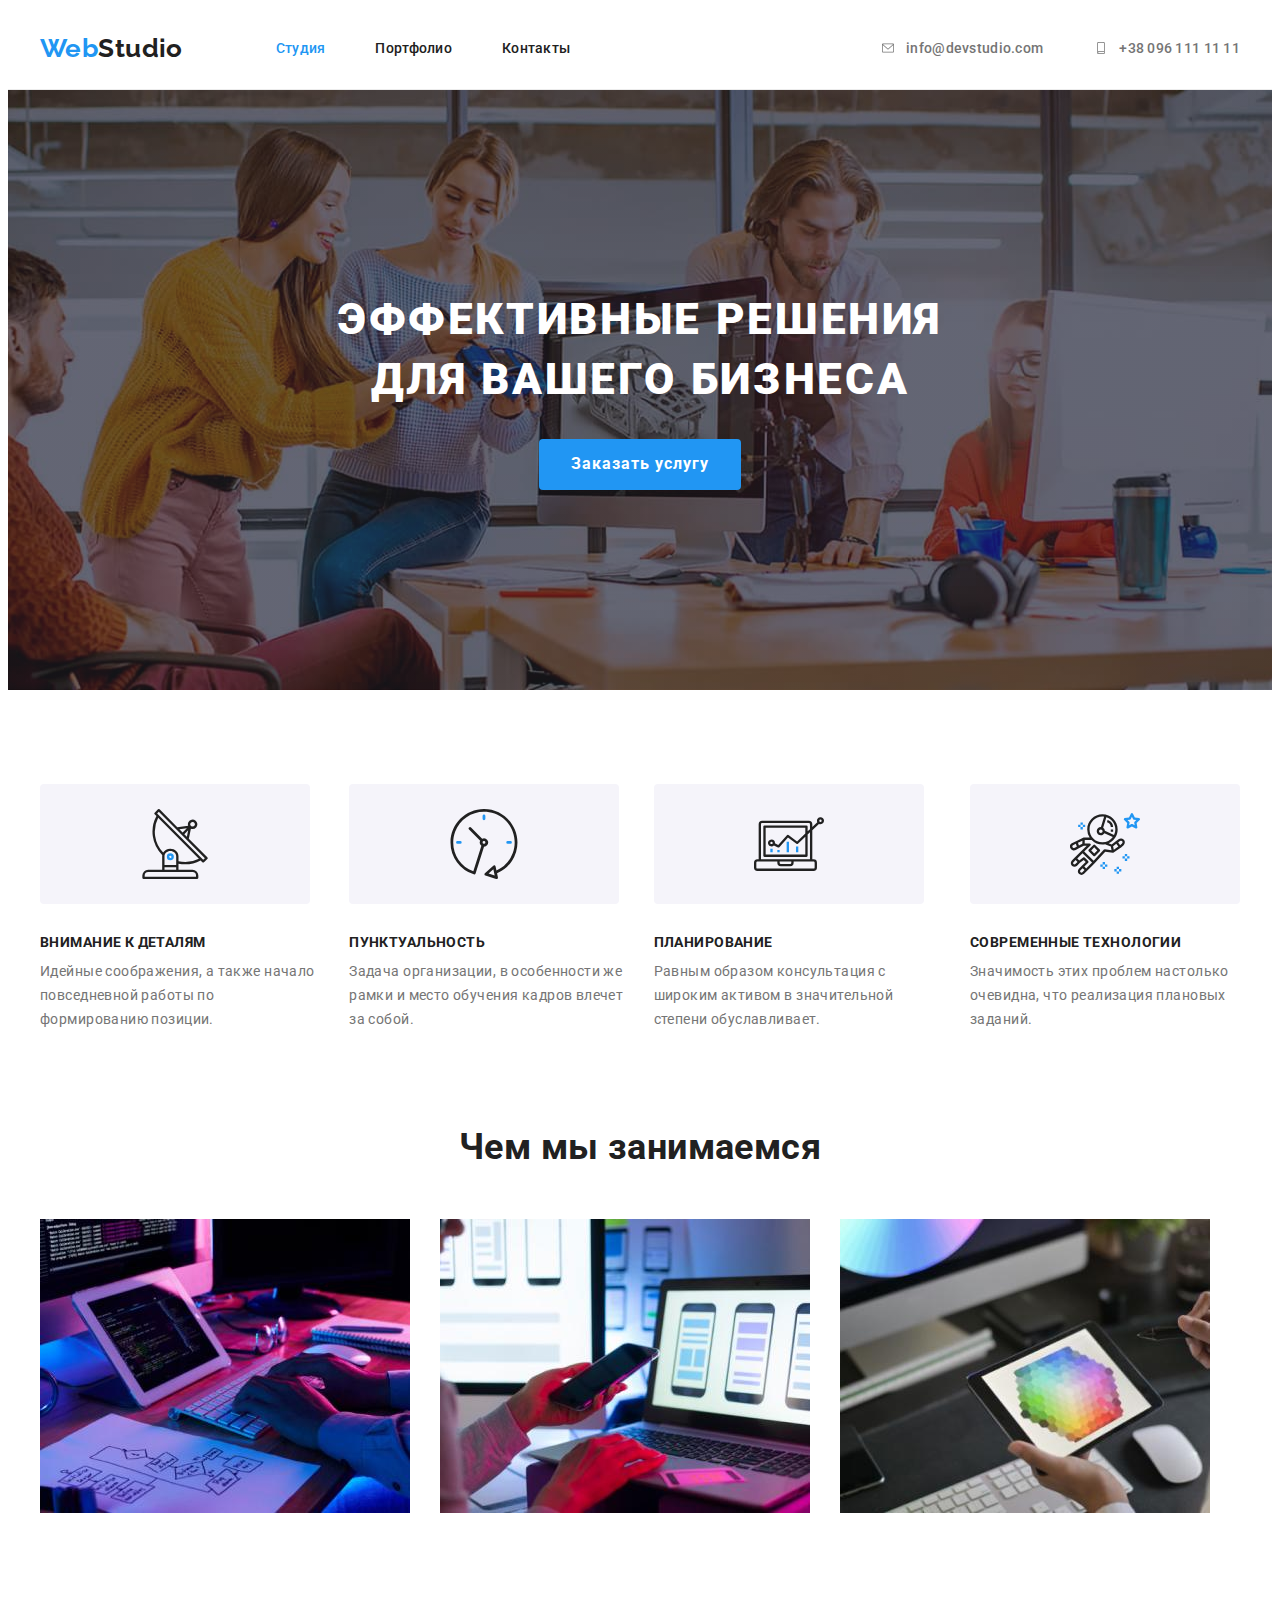
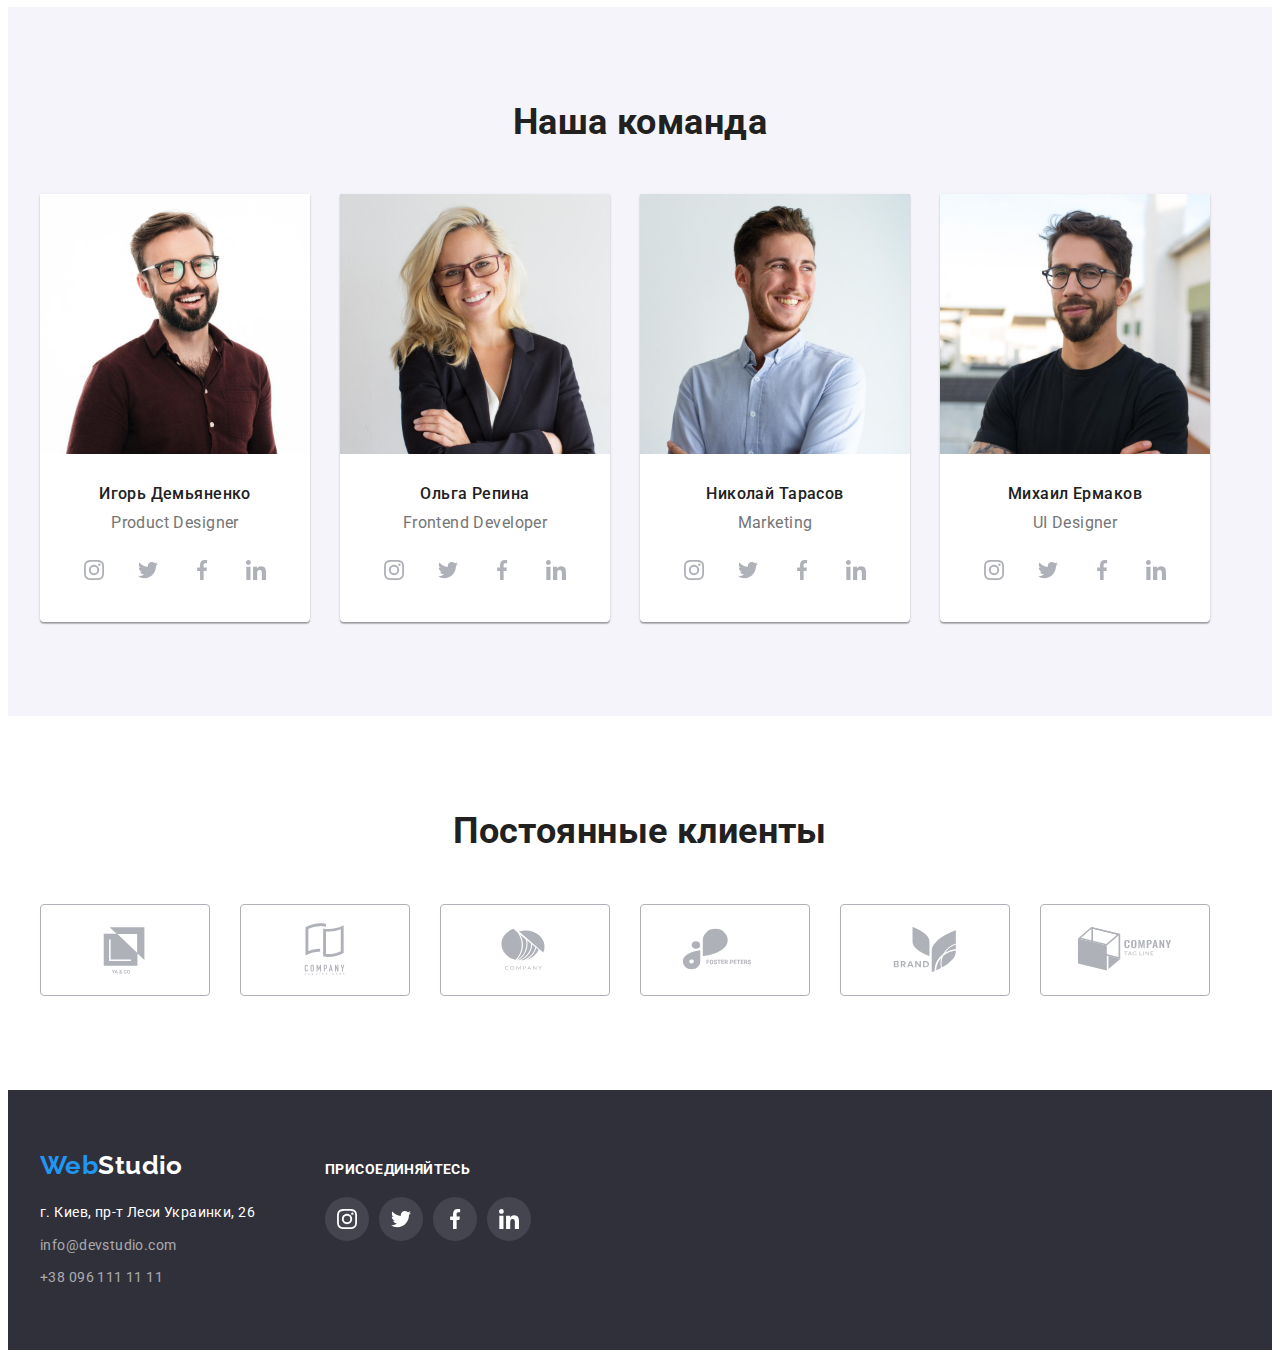
==== index.html @ fdc27ed7 "Homework-5" ====
<!DOCTYPE html>
<html lang="ru">
  <head>
    <meta charset="UTF-8" />
    <meta http-equiv="X-UA-Compatible" content="IE=edge" />
    <meta name="viewport" content="width=device-width, initial-scale=1.0" />
    <title>Студия</title>
    <link
      rel="stylesheet"
      href="https://cdnjs.cloudflare.com/ajax/libs/modern-normalize/1.1.0/modern-normalize.min.css"
      integrity="sha512-wpPYUAdjBVSE4KJnH1VR1HeZfpl1ub8YT/NKx4PuQ5NmX2tKuGu6U/JRp5y+Y8XG2tV+wKQpNHVUX03MfMFn9Q=="
      crossorigin="anonymous"
      referrerpolicy="no-referrer"
    />
    <link rel="stylesheet" href="./css/styles.css" />
    <link rel="preconnect" href="https://fonts.googleapis.com" />
    <link rel="preconnect" href="https://fonts.gstatic.com" crossorigin />
    <link
      href="https://fonts.googleapis.com/css2?family=Raleway:wght@700&family=Roboto:ital,wght@0,400;0,500;0,700;1,900&display=swap"
      rel="stylesheet"
    />
  </head>
  <body>
    <!--Head of page-->
    <header class="header">
      <div class="container">
        <a class="logo" href=""
          ><span class="logo-color">Web</span><span>Studio</span></a
        >
        <nav class="nav">
          <ul class="nav-section list">
            <li class="nav-item">
              <a class="nav-links current" href="./index.html">Студия</a>
            </li>
            <li class="nav-item">
              <a class="nav-links" href="./portfolio.html">Портфолио</a>
            </li>
            <li class="nav-item"><a class="nav-links" href="">Контакты</a></li>
          </ul>
        </nav>
        <ul class="contacts list">
          <li class="contact-item">
            <a class="contact" href="mailto:info@devstudio.com">
              <svg class="contact-icon" width="16" height="12">
                <use href="./images/icons.svg#icon-envelope"></use></svg
              >info@devstudio.com</a
            >
          </li>
          <li class="contact-item">
            <a class="contact" href="tel:+380961111111"
              ><svg class="contact-icon" width="16" height="12">
                <use href="./images/icons.svg#icon-smartphone"></use></svg
              >+38 096 111 11 11</a
            >
          </li>
        </ul>
      </div>
    </header>
    <!--End of head of page-->
    <main>
      <!--Section with order button-->
      <section class="hero">
        <div class="container">
          <h1 class="hero-title">Эффективные решения для вашего бизнеса</h1>
          <button class="hero-btn" type="button">Заказать услугу</button>
        </div>
      </section>
      <!--Skills section-->
      <section class="section skills">
        <div class="container">
          <ul class="skills-list list">
            <li class="skills-item">
              <div class="skills-card">
                <svg class="skills-icon" width="70" height="70">
                  <use href="./images/icons.svg#icon-antenna"></use>
                </svg>
              </div>
              <h3 class="skills-title">Внимание к деталям</h3>
              <p>
                Идейные соображения, а также начало повседневной работы по
                формированию позиции.
              </p>
            </li>
            <li class="skills-item">
              <div class="skills-card">
                <svg class="skills-icon" width="70" height="70">
                  <use href="./images/icons.svg#icon-clock"></use>
                </svg>
              </div>
              <h3 class="skills-title">Пунктуальность</h3>
              <p>
                Задача организации, в особенности же рамки и место обучения
                кадров влечет за собой.
              </p>
            </li>
            <li class="skills-item">
              <div class="skills-card">
                <svg class="skills-icon" width="70" height="70">
                  <use href="./images/icons.svg#icon-diagram"></use>
                </svg>
              </div>
              <h3 class="skills-title">Планирование</h3>
              <p>
                Равным образом консультация с широким активом в значительной
                степени обуславливает.
              </p>
            </li>
            <li class="skills-item">
              <div class="skills-card">
                <svg class="skills-icon" width="70" height="70">
                  <use href="./images/icons.svg#icon-astronaut"></use>
                </svg>
              </div>
              <h3 class="skills-title">Современные технологии</h3>
              <p>
                Значимость этих проблем настолько очевидна, что реализация
                плановых заданий.
              </p>
            </li>
          </ul>
        </div>
      </section>
      <!--What are we doing section-->
      <section class="section what-doing">
        <div class="container">
          <h2 class="section-title">Чем мы занимаемся</h2>
          <ul class="what-doing-list list">
            <li class="what-doing-item">
              <img
                src="./images/wwd-1.jpg"
                alt="Написание кода"
                width="370"
                height="294"
              />
            </li>
            <li class="what-doing-item">
              <img
                src="./images/wwd-2.jpg"
                alt="Разработка приложений"
                width="370"
                height="294"
              />
            </li>
            <li class="what-doing-item">
              <img
                src="./images/wwd-3.jpg"
                alt="Дизайн приложений"
                width="370"
                height="294"
              />
            </li>
          </ul>
        </div>
      </section>
      <!--Our team section-->
      <section class="section team-section">
        <div class="container">
          <h2 class="section-title">Наша команда</h2>
          <ul class="name-list list">
            <li class="team-item">
              <img
                src="./images/product-designer.jpg"
                alt="Игорь Демьяненко"
                width="270"
                height="260"
              />
              <div class="team-sub">
                <h3 class="name-title">Игорь Демьяненко</h3>
                <p class="work-position">Product Designer</p>
                <ul class="team-soc-list list">
                  <li class="team-soc-item">
                    <a href="" class="team-soc-link">
                      <svg class="team-soc-icon" width="20" height="20">
                        <use href="./images/icons.svg#icon-instagram"></use>
                      </svg>
                    </a>
                  </li>
                  <li class="team-soc-item">
                    <a href="" class="team-soc-link">
                      <svg class="team-soc-icon" width="20" height="20">
                        <use href="./images/icons.svg#icon-twitter"></use>
                      </svg>
                    </a>
                  </li>
                  <li class="team-soc-item">
                    <a href="" class="team-soc-link">
                      <svg class="team-soc-icon" width="20" height="20">
                        <use href="./images/icons.svg#icon-facebook"></use>
                      </svg>
                    </a>
                  </li>
                  <li class="team-soc-item">
                    <a href="" class="team-soc-link">
                      <svg class="team-soc-icon" width="20" height="20">
                        <use href="./images/icons.svg#icon-linkedin"></use>
                      </svg>
                    </a>
                  </li>
                </ul>
              </div>
            </li>
            <li class="team-item">
              <img
                src="./images/frontend-developer.jpg"
                alt="Ольга Репина"
                width="270"
                height="260"
              />
              <div class="team-sub">
                <h3 class="name-title">Ольга Репина</h3>
                <p class="work-position">Frontend Developer</p>
                <ul class="team-soc-list list">
                  <li class="team-soc-item">
                    <a href="" class="team-soc-link">
                      <svg class="team-soc-icon" width="20" height="20">
                        <use href="./images/icons.svg#icon-instagram"></use>
                      </svg>
                    </a>
                  </li>
                  <li class="team-soc-item">
                    <a href="" class="team-soc-link">
                      <svg class="team-soc-icon" width="20" height="20">
                        <use href="./images/icons.svg#icon-twitter"></use>
                      </svg>
                    </a>
                  </li>
                  <li class="team-soc-item">
                    <a href="" class="team-soc-link">
                      <svg class="team-soc-icon" width="20" height="20">
                        <use href="./images/icons.svg#icon-facebook"></use>
                      </svg>
                    </a>
                  </li>
                  <li class="team-soc-item">
                    <a href="" class="team-soc-link">
                      <svg class="team-soc-icon" width="20" height="20">
                        <use href="./images/icons.svg#icon-linkedin"></use>
                      </svg>
                    </a>
                  </li>
                </ul>
              </div>
            </li>
            <li class="team-item">
              <img
                src="./images/marketing.jpg"
                alt="Николай Тарасов"
                width="270"
                height="260"
              />
              <div class="team-sub">
                <h3 class="name-title">Николай Тарасов</h3>
                <p class="work-position">Marketing</p>
                <ul class="team-soc-list list">
                  <li class="team-soc-item">
                    <a href="" class="team-soc-link">
                      <svg class="team-soc-icon" width="20" height="20">
                        <use href="./images/icons.svg#icon-instagram"></use>
                      </svg>
                    </a>
                  </li>
                  <li class="team-soc-item">
                    <a href="" class="team-soc-link">
                      <svg class="team-soc-icon" width="20" height="20">
                        <use href="./images/icons.svg#icon-twitter"></use>
                      </svg>
                    </a>
                  </li>
                  <li class="team-soc-item">
                    <a href="" class="team-soc-link">
                      <svg class="team-soc-icon" width="20" height="20">
                        <use href="./images/icons.svg#icon-facebook"></use>
                      </svg>
                    </a>
                  </li>
                  <li class="team-soc-item">
                    <a href="" class="team-soc-link">
                      <svg class="team-soc-icon" width="20" height="20">
                        <use href="./images/icons.svg#icon-linkedin"></use>
                      </svg>
                    </a>
                  </li>
                </ul>
              </div>
            </li>
            <li class="team-item">
              <img
                src="./images/ui-designer.jpg"
                alt="Михаил Ермаков"
                width="270"
                height="260"
              />
              <div class="team-sub">
                <h3 class="name-title">Михаил Ермаков</h3>
                <p class="work-position">UI Designer</p>
                <ul class="team-soc-list list">
                  <li class="team-soc-item">
                    <a href="" class="team-soc-link">
                      <svg class="team-soc-icon" width="20" height="20">
                        <use href="./images/icons.svg#icon-instagram"></use>
                      </svg>
                    </a>
                  </li>
                  <li class="team-soc-item">
                    <a href="" class="team-soc-link">
                      <svg class="team-soc-icon" width="20" height="20">
                        <use href="./images/icons.svg#icon-twitter"></use>
                      </svg>
                    </a>
                  </li>
                  <li class="team-soc-item">
                    <a href="" class="team-soc-link">
                      <svg class="team-soc-icon" width="20" height="20">
                        <use href="./images/icons.svg#icon-facebook"></use>
                      </svg>
                    </a>
                  </li>
                  <li class="team-soc-item">
                    <a href="" class="team-soc-link">
                      <svg class="team-soc-icon" width="20" height="20">
                        <use href="./images/icons.svg#icon-linkedin"></use>
                      </svg>
                    </a>
                  </li>
                </ul>
              </div>
            </li>
          </ul>
        </div>
      </section>
      <!--Our clients section-->
      <section class="section clients-section">
        <div class="container">
          <h2 class="section-title">Постоянные клиенты</h2>
          <ul class="list clients-list">
            <li class="clients-item">
              <a class="clients-link" href="">
                <svg class="clients-logo" width="106" height="60">
                  <use href="./images/icons.svg#icon-clients-1"></use>
                </svg>
              </a>
            </li>
            <li class="clients-item">
              <a class="clients-link" href="">
                <svg class="clients-logo" width="106" height="60">
                  <use href="./images/icons.svg#icon-clients-2"></use>
                </svg>
              </a>
            </li>
            <li class="clients-item">
              <a class="clients-link" href="">
                <svg class="clients-logo" width="106" height="60">
                  <use href="./images/icons.svg#icon-clients-3"></use>
                </svg>
              </a>
            </li>
            <li class="clients-item">
              <a class="clients-link" href="">
                <svg class="clients-logo" width="106" height="60">
                  <use href="./images/icons.svg#icon-clients-4"></use>
                </svg>
              </a>
            </li>
            <li class="clients-item">
              <a class="clients-link" href="">
                <svg class="clients-logo" width="106" height="60">
                  <use href="./images/icons.svg#icon-clients-5"></use>
                </svg>
              </a>
            </li>
            <li class="clients-item">
              <a class="clients-link" href="">
                <svg class="clients-logo" width="106" height="60">
                  <use href="./images/icons.svg#icon-clients-6"></use>
                </svg>
              </a>
            </li>
          </ul>
        </div>
      </section>
    </main>
    <!--Footer-->
    <footer class="foot">
      <div class="container footer-cont">
        <div class="logo-address">
          <a class="logo foot-logo" href=""
            ><span class="logo-color">Web</span><span>Studio</span></a
          >
          <address class="addresses">
            <ul class="list">
              <li class="address-item">
                <p class="address">г. Киев, пр-т Леси Украинки, 26</p>
              </li>
              <li class="address-item">
                <a class="foot-contact" href="mailto:info@devstudio.com"
                  >info@devstudio.com</a
                >
              </li>
              <li class="address-item">
                <a class="foot-contact" href="tel:+380961111111"
                  >+38 096 111 11 11</a
                >
              </li>
            </ul>
          </address>
        </div>
        <div class="footer-social">
          <p class="footer-soc-text">присоединяйтесь</p>
          <ul class="footer-soc-list list">
            <li class="footer-soc-item">
              <a href="" class="footer-soc-link">
                <svg class="footer-soc-icon" width="20" height="20">
                  <use href="./images/icons.svg#icon-instagram"></use>
                </svg>
              </a>
            </li>
            <li class="footer-soc-item">
              <a href="" class="footer-soc-link">
                <svg class="footer-soc-icon" width="20" height="20">
                  <use href="./images/icons.svg#icon-twitter"></use>
                </svg>
              </a>
            </li>
            <li class="footer-soc-item">
              <a href="" class="footer-soc-link">
                <svg class="footer-soc-icon" width="20" height="20">
                  <use href="./images/icons.svg#icon-facebook"></use>
                </svg>
              </a>
            </li>
            <li class="footer-soc-item">
              <a href="" class="footer-soc-link">
                <svg class="footer-soc-icon" width="20" height="20">
                  <use href="./images/icons.svg#icon-linkedin"></use>
                </svg>
              </a>
            </li>
          </ul>
        </div>
      </div>
    </footer>
  </body>
</html>
---- css/styles.css ----
/* Webstudio styles sheet */
/* general styles */
:root {
  --title-color: #212121;
  --white-color: #ffffff;
  --link-color: #2196f3;
  --main-text-color: #757575;
  --icon-color: #afb1b8;
}
body {
  font-family: 'Roboto', sans-serif;
  font-weight: 400;
  font-size: 14px;
  line-height: 1.7;
  letter-spacing: 0.03em;
  background-color: var(--white-color);
  color: var(--main-text-color);
}
p,
h1,
h2,
h3,
h4,
h5,
ul {
  margin: 0;
  padding: 0;
}

img {
  display: block;
}
.container {
  width: 1200px;
  padding-left: 15px;
  padding-right: 15px;
  margin: 0 auto;
  /* outline: 1px solid tomato; */
}
.section {
  padding-top: 94px;
  padding-bottom: 94px;
}
/* header styles */
.logo {
  text-decoration: none;
  font-family: 'Raleway', 'Gill Sans', 'Gill Sans MT', Calibri, 'Trebuchet MS',
    sans-serif;
  font-weight: 700;
  font-size: 26px;
  line-height: 1.2;
  color: var(--title-color);
}
.logo-color {
  color: var(--link-color);
}
.list {
  list-style: none;
}
.header .container {
  display: flex;
  align-items: center;
}
.header {
  border-bottom: 1px solid #ececec;
}
.nav {
  margin-left: 93px;
}
.nav-section {
  display: flex;
}
.nav-section {
}
.nav-item {
  display: block;
}
.nav-item:not(:last-child) {
  margin-right: 50px;
}
.nav-links {
  display: block;
  text-decoration: none;
  font-weight: 500;
  font-size: 14px;
  line-height: 1.2;
  letter-spacing: 0.02em;
  color: var(--title-color);
  padding-top: 32px;
  padding-bottom: 32px;
}
.current {
  color: var(--link-color);
}
.nav-links:hover,
.nav-links:focus {
  color: var(--link-color);
}

.contact {
  text-decoration: none;
  font-weight: 500;
  font-size: 14px;
  line-height: 1.2;
  letter-spacing: 0.02em;
  color: var(--main-text-color);
  display: flex;
  align-items: center;
}
.contact:hover,
.contact:focus {
  color: var(--link-color);
}
.contacts {
  display: flex;
  margin-left: auto;
}

.contact-item:not(:last-child) {
  margin-right: 50px;
}
.contact-icon {
  display: block;
  margin-right: 10px;
  fill: currentColor;
}
/* main styles */
/* hero section styles */
.hero {
  max-width: 1600px;
  margin: 0 auto;
  background-color: #2f303a;
  padding-top: 200px;
  padding-bottom: 200px;
  text-align: center;
  background-image: linear-gradient(
      rgba(47, 48, 58, 0.4),
      rgba(47, 48, 58, 0.4)
    ),
    url(../images/hero-bg.jpg);
  background-position: center;
}
.hero .container {
  max-width: 696px;
}
.hero-title {
  font-weight: 900;
  font-size: 44px;
  line-height: 1.36;
  text-align: center;
  letter-spacing: 0.06em;
  text-transform: uppercase;
  color: var(--white-color);
  max-width: 696px;
  margin: auto;
  margin-bottom: 30px;
}
.hero-btn {
  font-family: 'Roboto';
  font-weight: 700;
  font-size: 16px;
  line-height: 1.88;
  text-align: center;
  padding: 10px 32px;
  letter-spacing: 0.06em;
  cursor: pointer;
  background-color: var(--link-color);
  color: var(--white-color);
  border: none;
  border-radius: 4px;
}
.hero-btn:hover,
.hero-btn:focus {
  background-color: #188ce8;
}
/* skills section styles */
.skills-list {
  display: flex;
  margin-left: -30px;
}
.skills-item {
  flex-basis: calc((100%-4 * 30px) / 4);
  margin-left: 30px;
}

.skills-title {
  font-weight: 700;
  font-size: 14px;
  line-height: 1.2;
  text-transform: uppercase;
  color: var(--title-color);
  margin-bottom: 10px;
}
.skills-card {
  display: flex;
  width: 270px;
  height: 120px;
  margin-bottom: 30px;
  border-radius: 4px;
  background-color: #f5f4fa;
  align-items: center;
  justify-content: center;
}

/* what we are doing styles */
.section-title {
  font-weight: 700;
  font-size: 36px;
  line-height: 1.2;
  text-align: center;
  color: var(--title-color);
  margin-bottom: 50px;
}
.what-doing {
  padding-top: 0;
}
.what-doing-list {
  display: flex;
  margin-left: -30px;
}
.what-doing-item {
  flex-basis: calc((100%-3 * 30px) / 3);
  margin-left: 30px;
}
/* Our team section style */
.team-section {
  background-color: #f5f4fa;
}
.name-list {
  display: flex;
  margin-left: -30px;
}
.team-item {
  flex-basis: calc((100%-4 * 30px) / 4);
  margin-left: 30px;
}
.name-title {
  font-weight: 500;
  font-size: 16px;
  line-height: 1.2;
  text-align: center;
  color: var(--title-color);

  margin-bottom: 10px;
}
.work-position {
  font-size: 16px;
  line-height: 1.2;
  text-align: center;
  margin-bottom: 16px;
}
.team-item {
  background: var(--white-color);
  box-shadow: 0px 1px 3px rgba(0, 0, 0, 0.12), 0px 1px 1px rgba(0, 0, 0, 0.14),
    0px 2px 1px rgba(0, 0, 0, 0.2);
  border-radius: 0px 0px 4px 4px;
}
.team-sub {
  padding: 30px 32px;
}
.team-soc-list {
  display: flex;
}
.team-soc-item:not(:last-child) {
  margin-right: 10px;
}
.team-soc-link {
  width: 44px;
  height: 44px;
  border-radius: 50%;
  display: flex;
  justify-content: center;
  align-items: center;
  fill: var(--icon-color);
}
.team-soc-link:hover,
.team-soc-link:focus {
  background-color: var(--link-color);
  fill: var(--white-color);
}
.team-soc-item:not(:last-child) {
  margin-right: 10px;
}

/* Our clients section STYLES */
.clients-list {
  display: flex;
}
.clients-item:not(:last-child) {
  margin-right: 30px;
}
.clients-link {
  display: flex;
  width: 170px;
  height: 92px;
  border: 1px solid var(--icon-color);
  box-sizing: border-box;
  border-radius: 4px;
  fill: var(--icon-color);
  justify-content: center;
  align-items: center;
}
.clients-link:hover,
.clients-link:focus {
  border-color: var(--link-color);
  fill: var(--link-color);
}
.clients-logo {
  display: flex;
}
/* PORTFOLIO PAGE STYLES */
.btn-list {
  display: flex;
  justify-content: center;
  margin-bottom: 50px;
}
.btn-item:not(:last-child) {
  margin-right: 8px;
}
.filter-btn {
  font-family: 'Roboto';
  border: none;
  font-weight: 500;
  font-size: 16px;
  line-height: 1.6;
  text-align: center;
  cursor: pointer;
  background-color: #f5f4fa;
  color: var(--title-color);
  padding: 6.56px 22.11px;
  border-radius: 4px;
}
.filter-btn:hover,
.filter-btn:focus,
.filter-btn:active {
  background-color: var(--link-color);
  color: var(--white-color);
  box-shadow: 0px 3px 1px rgba(0, 0, 0, 0.1), 0px 1px 2px rgba(0, 0, 0, 0.08),
    0px 2px 2px rgba(0, 0, 0, 0.12);
}
.project-list {
  display: flex;
  flex-wrap: wrap;
  margin-left: -30px;
  margin-top: -30px;
}
.project-item {
  margin-left: 30px;
  margin-top: 30px;
  flex-basis: calc(100% / 3 - 30px);
}
.project-link:hover,
.project-link:focus {
  box-shadow: 0px 1px 1px rgba(0, 0, 0, 0.12), 0px 4px 4px rgba(0, 0, 0, 0.06),
    1px 4px 6px rgba(0, 0, 0, 0.16);
}
/* .project-item:not(:nth-child(3n + 3)) {
  margin-right: 30px;
}
.project-item:not(:nth-child(n + 6)) {
  margin-bottom: 30px;
} */
.project-link {
  display: block;
  box-sizing: border-box;
  text-decoration: none;
  color: var(--main-text-color);
  /* border: 1px solid #eeeeee; */
}
.project-text {
  padding: 20px 24px;
  border-left: 1px solid #eeeeee;
  border-right: 1px solid #eeeeee;
  border-bottom: 1px solid #eeeeee;
}
.project-name {
  font-weight: 700;
  font-size: 18px;
  line-height: 2;
  letter-spacing: 0.06em;
  color: var(--title-color);
  margin-bottom: 4px;
}
/* footer styles */
.foot {
  background-color: #2f303a;
  padding-top: 60px;
  padding-bottom: 60px;
}
.foot-logo {
  display: block;
  color: var(--white-color);
  margin-bottom: 20px;
}

.address {
  font-style: normal;
  font-size: 14px;
  line-height: 1.7;
  color: var(--white-color);
}
.foot-contact {
  text-decoration: none;
  font-style: normal;
  font-size: 14px;
  line-height: 1.7px;
  color: rgba(255, 255, 255, 0.6);
}
.address-item:not(:last-child) {
  margin-bottom: 9px;
}
.foot-contact:hover,
.foot-contact:focus {
  color: var(--white-color);
}
.footer-soc-text {
  font-weight: 700;
  font-size: 14px;
  line-height: 1.2;
  text-transform: uppercase;
  color: var(--white-color);
  margin-bottom: 20px;
}
.footer-soc-list {
  display: flex;
}
.footer-soc-item:not(:last-child) {
  margin-right: 10px;
}
.footer-soc-link {
  width: 44px;
  height: 44px;
  border-radius: 50%;
  display: flex;
  justify-content: center;
  align-items: center;
  fill: var(--white-color);
  background-color: rgba(255, 255, 255, 0.1);
}
.footer-soc-link:hover,
.footer-soc-link:focus {
  background-color: var(--link-color);
}
.footer-soc-item:not(:last-child) {
  margin-right: 10px;
}
.footer-cont {
  display: flex;
  align-items: baseline;
}
.footer-social {
  margin-left: 70px;
}
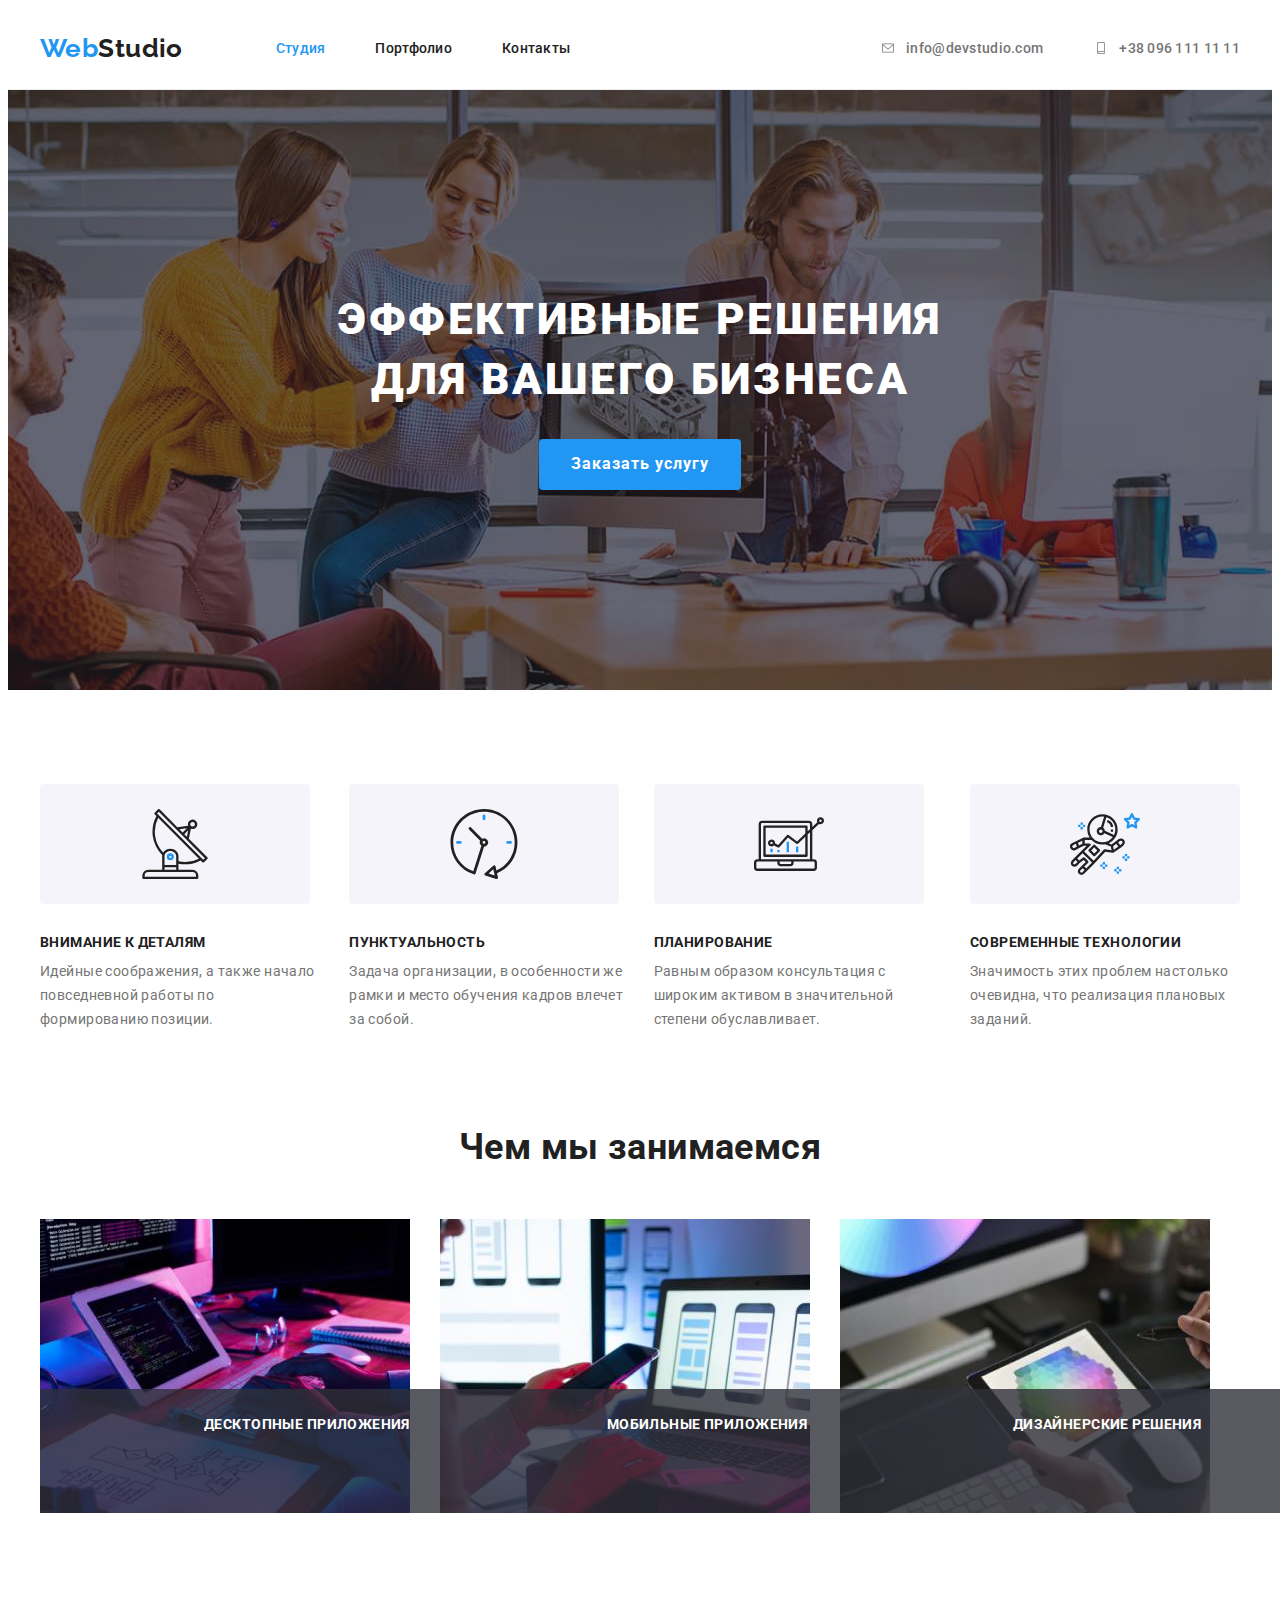
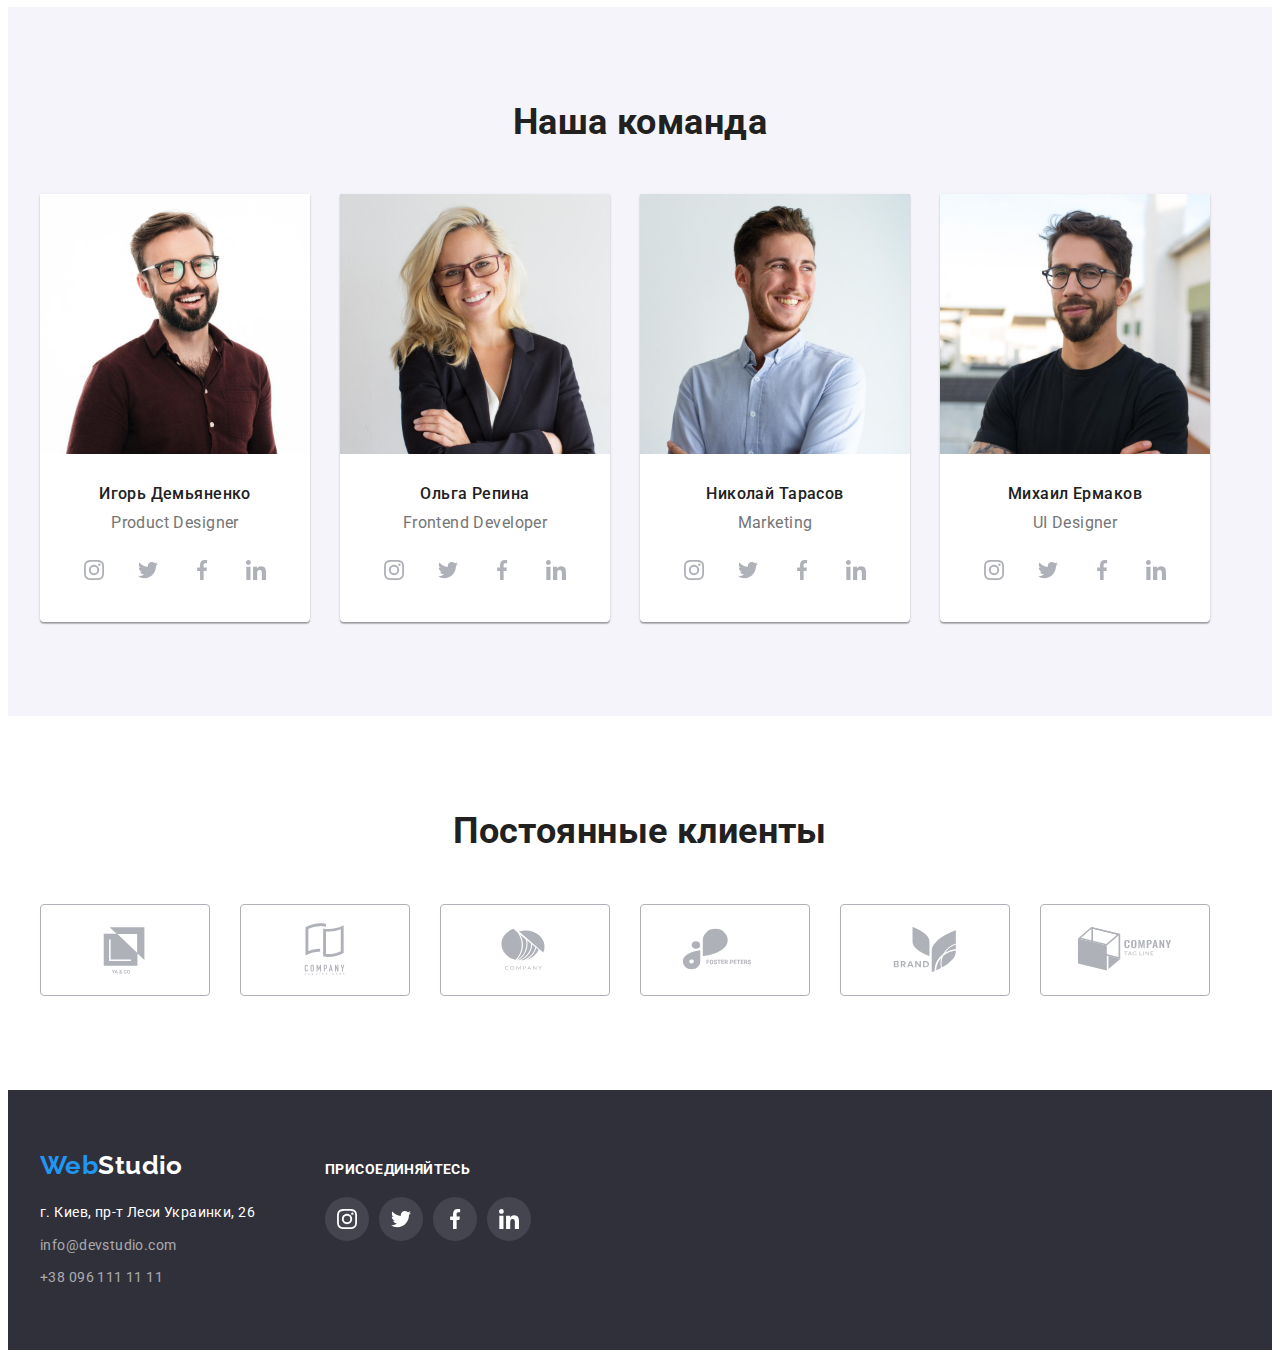
==== commit dd41b082: "homework-5-1" ====
--- a/index.html
+++ b/index.html
@@ -126,28 +126,37 @@
           <h2 class="section-title">Чем мы занимаемся</h2>
           <ul class="what-doing-list list">
             <li class="what-doing-item">
-              <img
-                src="./images/wwd-1.jpg"
-                alt="Написание кода"
-                width="370"
-                height="294"
-              />
+              <div class="img-wrap">
+                <img
+                  src="./images/wwd-1.jpg"
+                  alt="Написание кода"
+                  width="370"
+                  height="294"
+                />
+                <p class="what-doing-text">Десктопные приложения</p>
+              </div>
             </li>
             <li class="what-doing-item">
-              <img
-                src="./images/wwd-2.jpg"
-                alt="Разработка приложений"
-                width="370"
-                height="294"
-              />
+              <div class="img-wrap">
+                <img
+                  src="./images/wwd-2.jpg"
+                  alt="Разработка приложений"
+                  width="370"
+                  height="294"
+                />
+                <p class="what-doing-text">Мобильные приложения</p>
+              </div>
             </li>
             <li class="what-doing-item">
-              <img
-                src="./images/wwd-3.jpg"
-                alt="Дизайн приложений"
-                width="370"
-                height="294"
-              />
+              <div class="img-wrap">
+                <img
+                  src="./images/wwd-3.jpg"
+                  alt="Дизайн приложений"
+                  width="370"
+                  height="294"
+                />
+                <p class="what-doing-text">Дизайнерские решения</p>
+              </div>
             </li>
           </ul>
         </div>
--- a/css/styles.css
+++ b/css/styles.css
@@ -6,6 +6,7 @@
   --link-color: #2196f3;
   --main-text-color: #757575;
   --icon-color: #afb1b8;
+  --trans-time: 250ms cubic-bezier(0.4, 0, 0.2, 1);
 }
 body {
   font-family: 'Roboto', sans-serif;
@@ -88,6 +89,7 @@
   color: var(--title-color);
   padding-top: 32px;
   padding-bottom: 32px;
+  transition: color var(--trans-time);
 }
 .current {
   color: var(--link-color);
@@ -106,6 +108,7 @@
   color: var(--main-text-color);
   display: flex;
   align-items: center;
+  transition: color var(--trans-time);
 }
 .contact:hover,
 .contact:focus {
@@ -168,6 +171,7 @@
   color: var(--white-color);
   border: none;
   border-radius: 4px;
+  transition: background-color var(--trans-time);
 }
 .hero-btn:hover,
 .hero-btn:focus {
@@ -222,6 +226,25 @@
   flex-basis: calc((100%-3 * 30px) / 3);
   margin-left: 30px;
 }
+.img-wrap {
+  position: relative;
+}
+.what-doing-text {
+  display: block;
+  position: absolute;
+  left: 0;
+  bottom: 0;
+  width: 370px;
+  height: 70px;
+  padding: 27px 82px;
+  text-align: center;
+  text-transform: uppercase;
+  font-weight: 700;
+  font-size: 14px;
+  line-height: 1.15;
+  color: var(--white-color);
+  background: rgba(47, 48, 58, 0.8);
+}
 /* Our team section style */
 .team-section {
   background-color: #f5f4fa;
@@ -272,6 +295,7 @@
   justify-content: center;
   align-items: center;
   fill: var(--icon-color);
+  transition: background-color var(--trans-time), fill var(--trans-time);
 }
 .team-soc-link:hover,
 .team-soc-link:focus {
@@ -299,6 +323,7 @@
   fill: var(--icon-color);
   justify-content: center;
   align-items: center;
+  transition: background-color var(--trans-time), fill var(--trans-time);
 }
 .clients-link:hover,
 .clients-link:focus {
@@ -329,6 +354,8 @@
   color: var(--title-color);
   padding: 6.56px 22.11px;
   border-radius: 4px;
+  transition: background-color var(--trans-time), color var(--trans-time),
+    box-shadow var(--trans-time);
 }
 .filter-btn:hover,
 .filter-btn:focus,
@@ -365,6 +392,7 @@
   box-sizing: border-box;
   text-decoration: none;
   color: var(--main-text-color);
+  transition: box-shadow var(--trans-time);
   /* border: 1px solid #eeeeee; */
 }
 .project-text {
@@ -405,6 +433,7 @@
   font-size: 14px;
   line-height: 1.7px;
   color: rgba(255, 255, 255, 0.6);
+  transition: color var(--trans-time);
 }
 .address-item:not(:last-child) {
   margin-bottom: 9px;
@@ -436,6 +465,7 @@
   align-items: center;
   fill: var(--white-color);
   background-color: rgba(255, 255, 255, 0.1);
+  transition: background-color var(--trans-time);
 }
 .footer-soc-link:hover,
 .footer-soc-link:focus {
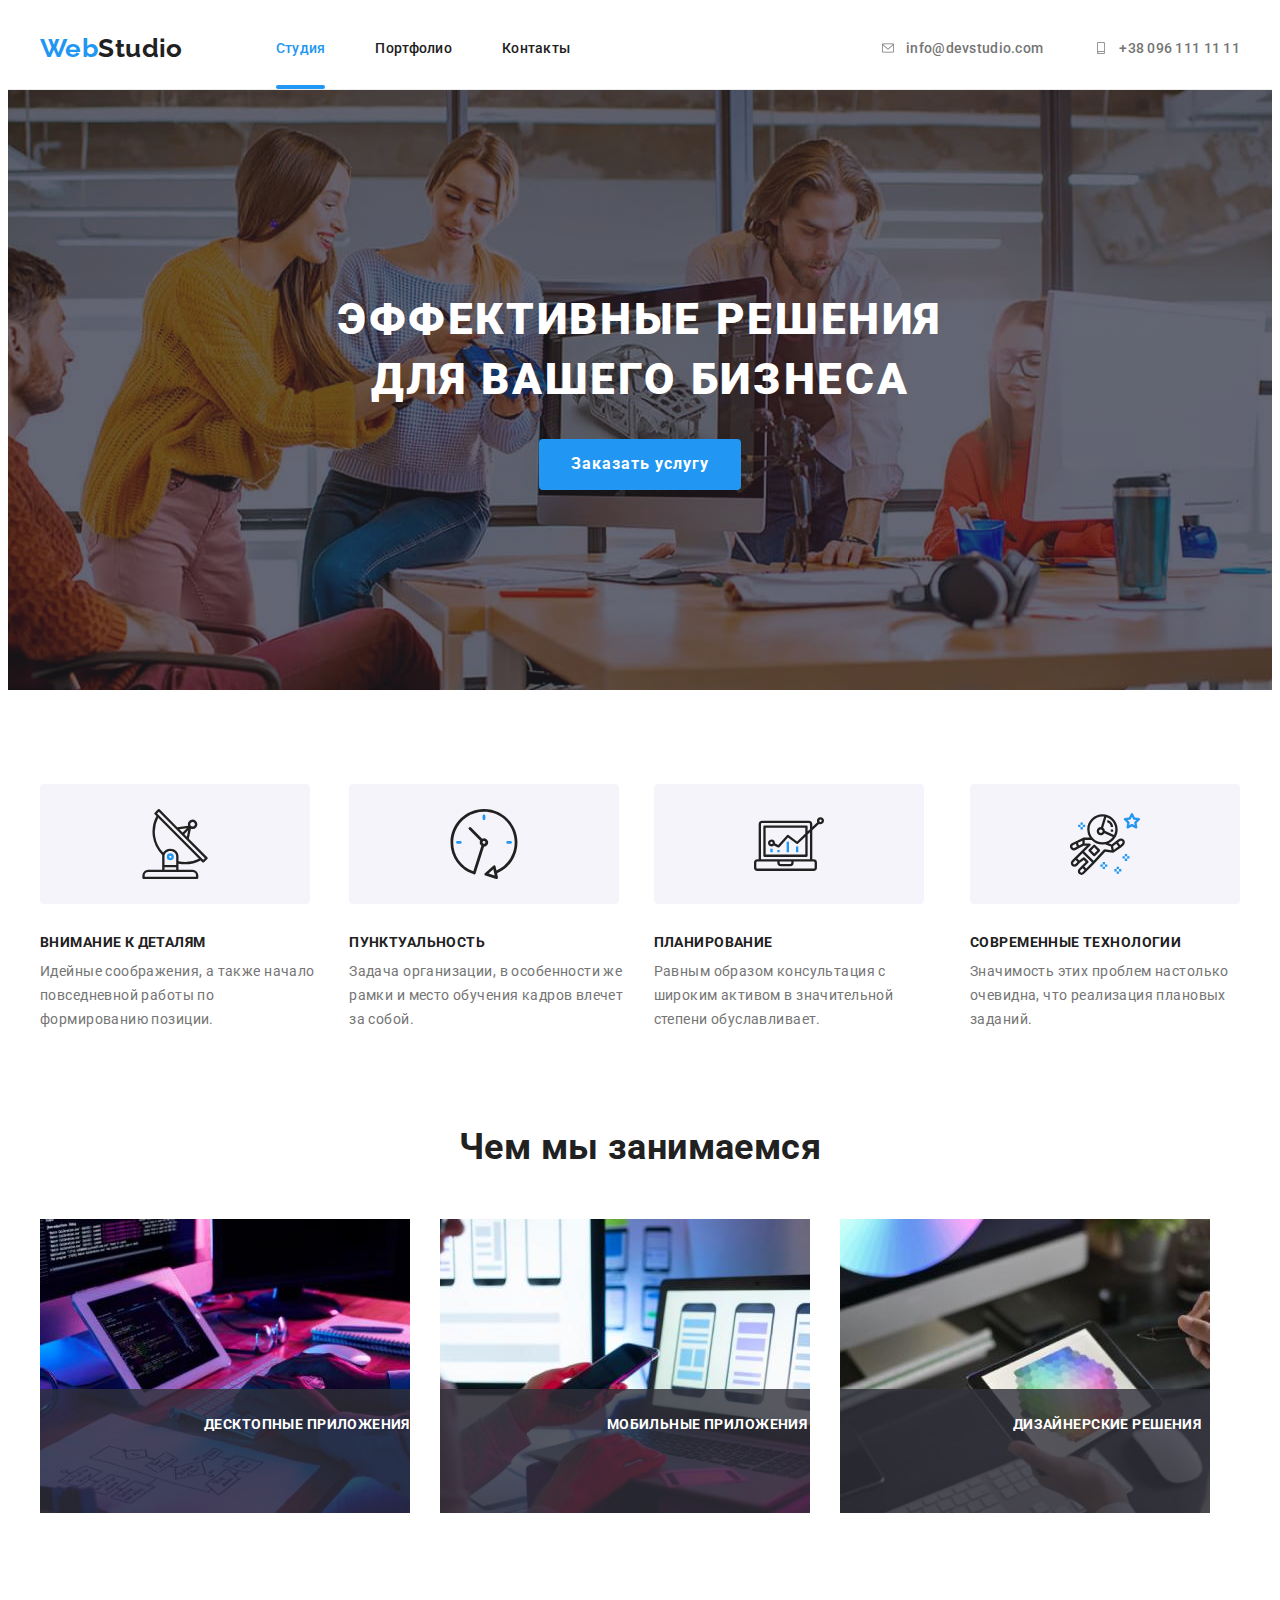
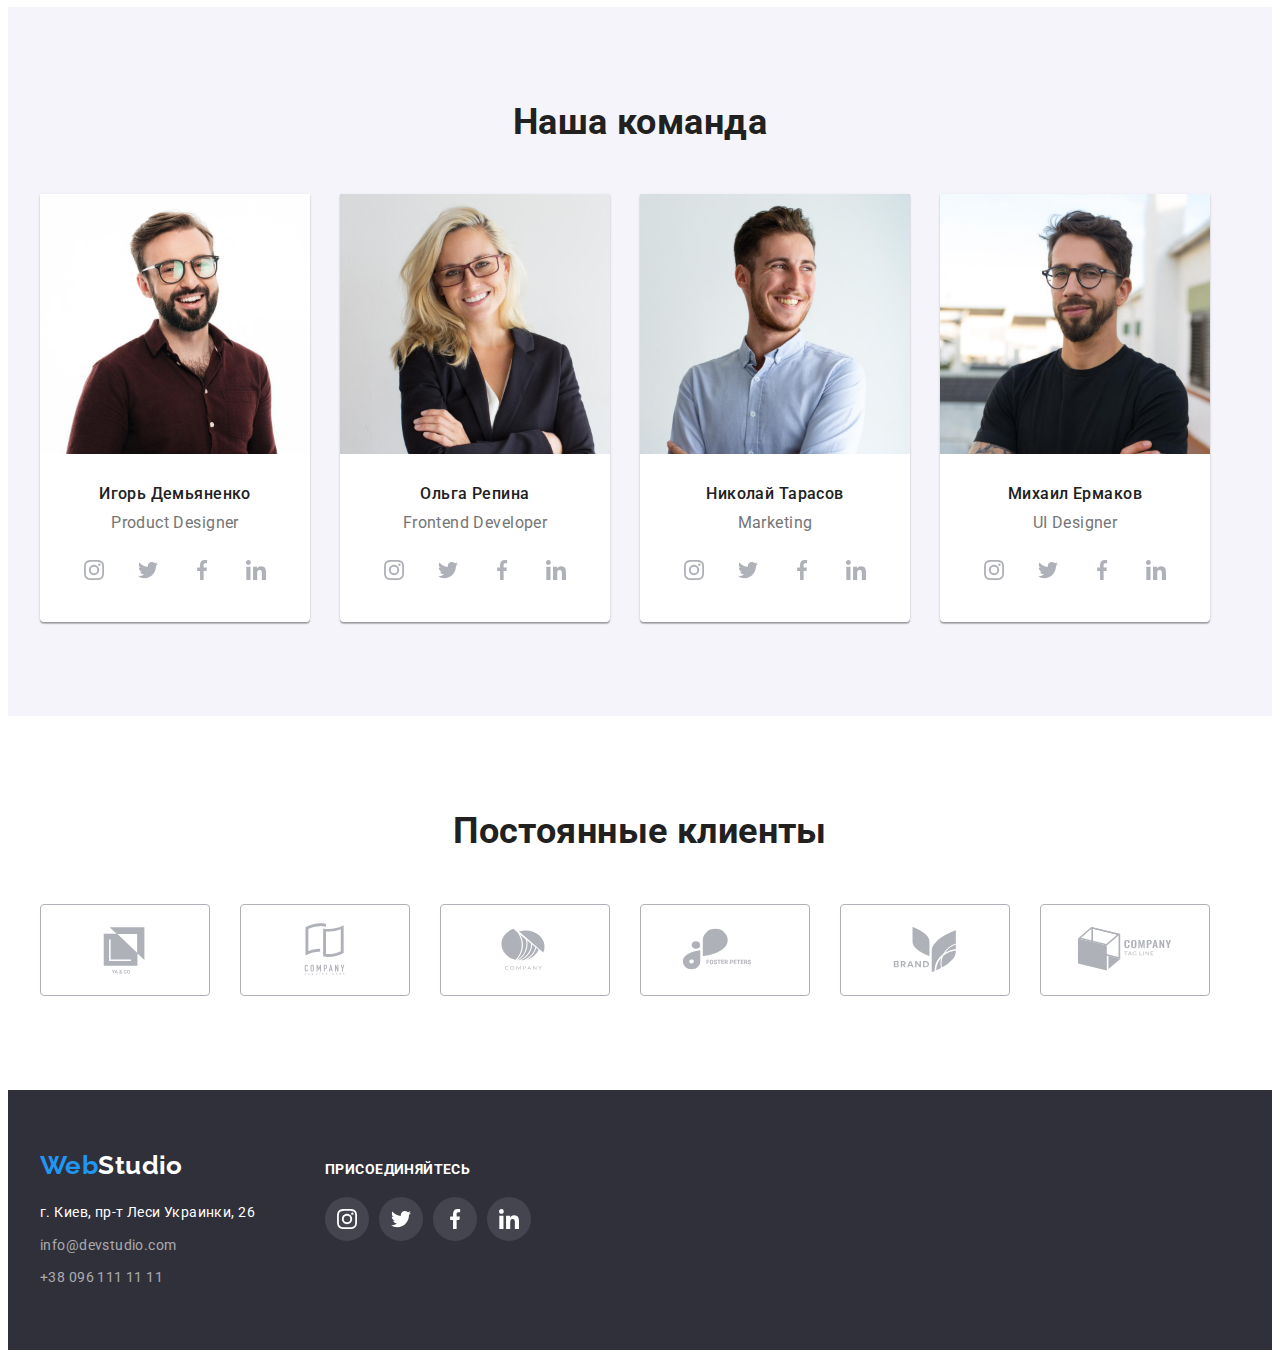
==== commit 08ea5b3f: "Homework-5-final" ====
--- a/index.html
+++ b/index.html
@@ -62,7 +62,9 @@
       <section class="hero">
         <div class="container">
           <h1 class="hero-title">Эффективные решения для вашего бизнеса</h1>
-          <button class="hero-btn" type="button">Заказать услугу</button>
+          <button class="hero-btn" type="button" data-modal-open>
+            Заказать услугу
+          </button>
         </div>
       </section>
       <!--Skills section-->
@@ -448,5 +450,15 @@
         </div>
       </div>
     </footer>
+    <div class="backdrop is-hidden" data-modal>
+      <div class="modal">
+        <button class="modal-close-btn" data-modal-close>
+          <svg class="close-icon" width="18" height="18">
+            <use href="./images/icons.svg#icon-close-black"></use>
+          </svg>
+        </button>
+      </div>
+    </div>
+    <script src="./js/modal.js"></script>
   </body>
 </html>
--- a/css/styles.css
+++ b/css/styles.css
@@ -93,6 +93,18 @@
 }
 .current {
   color: var(--link-color);
+  position: relative;
+}
+.current::after {
+  content: '';
+  display: block;
+  width: 100%;
+  height: 4px;
+  background: var(--link-color);
+  border-radius: 2px;
+  position: absolute;
+  left: 0;
+  bottom: 0;
 }
 .nav-links:hover,
 .nav-links:focus {
@@ -228,6 +240,7 @@
 }
 .img-wrap {
   position: relative;
+  overflow: hidden;
 }
 .what-doing-text {
   display: block;
@@ -243,7 +256,7 @@
   font-size: 14px;
   line-height: 1.15;
   color: var(--white-color);
-  background: rgba(47, 48, 58, 0.8);
+  background-color: rgba(47, 48, 58, 0.8);
 }
 /* Our team section style */
 .team-section {
@@ -409,6 +422,25 @@
   color: var(--title-color);
   margin-bottom: 4px;
 }
+.project-link-text {
+  display: block;
+  position: absolute;
+  /* left: 0;
+  bottom: 0; */
+  width: 100%;
+  height: 100%;
+  padding: 63px 24px;
+  font-size: 18px;
+  line-height: 1.56;
+  color: var(--white-color);
+  background-color: rgba(33, 150, 243, 0.9);
+  transition: transform var(--trans-time);
+}
+
+.project-link:hover .project-link-text,
+.project-link:focus .project-link-text {
+  transform: translateY(-100%);
+}
 /* footer styles */
 .foot {
   background-color: #2f303a;
@@ -481,3 +513,47 @@
 .footer-social {
   margin-left: 70px;
 }
+.backdrop {
+  position: fixed;
+  width: 100%;
+  height: 100%;
+  top: 0;
+  background-color: rgba(0, 0, 0, 0.2);
+  transition: opacity var(--trans-time), visibility var(--trans-time);
+}
+.modal {
+  position: absolute;
+  top: 50%;
+  left: 50%;
+  transform: translate(-50%, -50%) scale(1);
+  min-width: 528px;
+  min-height: 581px;
+  background: var(--white-color);
+  box-shadow: 0px 1px 3px rgba(0, 0, 0, 0.12), 0px 1px 1px rgba(0, 0, 0, 0.14),
+    0px 2px 1px rgba(0, 0, 0, 0.2);
+  border-radius: 4px;
+  transition: transform var(--trans-time), opacity var(--trans-time);
+}
+.backdrop.is-hidden .modal {
+  transform: scale(2.5);
+  opacity: 0.2;
+}
+.modal-close-btn {
+  position: absolute;
+  display: flex;
+  align-items: center;
+  justify-content: center;
+  top: 8px;
+  right: 8px;
+  width: 30px;
+  height: 30px;
+  border-radius: 50%;
+  border: 1px solid rgba(0, 0, 0, 0.1);
+  background-color: transparent;
+  cursor: pointer;
+}
+.is-hidden {
+  opacity: 0;
+  visibility: hidden;
+  pointer-events: none;
+}
